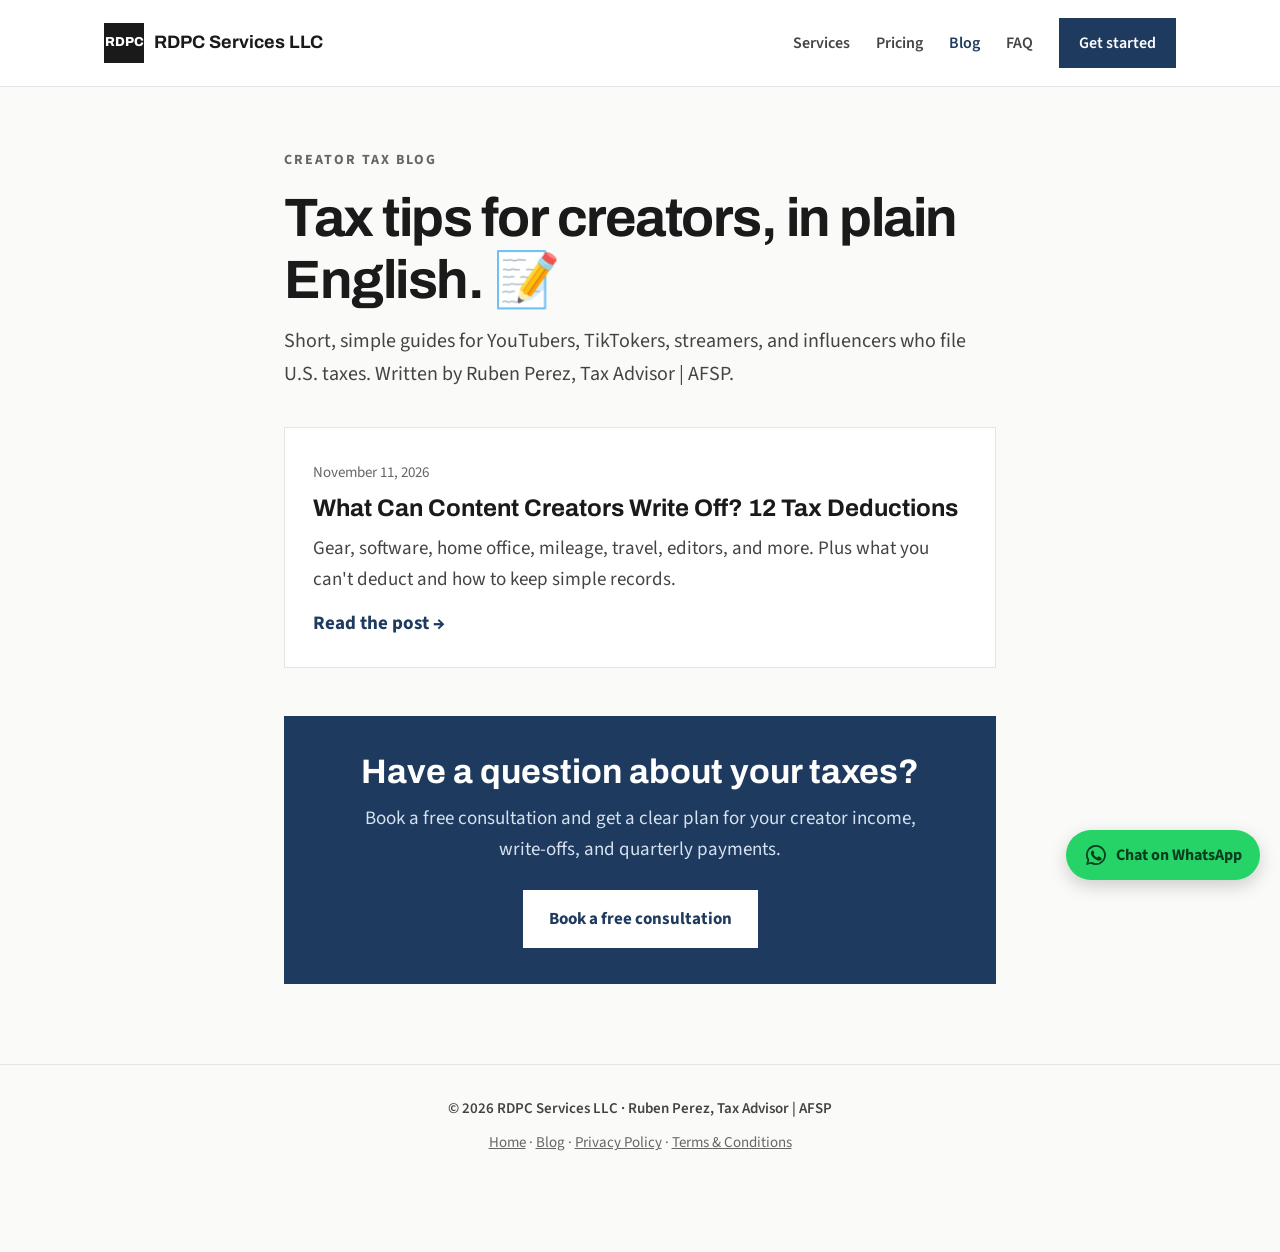
==== blog/index.html @ 6fdf6d92 "Add blog section and first post: What can content creators write off? - /blog/ home page with Blog s" ====
<!doctype html>
<html lang="en-US">
<head>
<meta charset="utf-8">
<meta name="viewport" content="width=device-width, initial-scale=1">
<title>Creator Tax Blog: Tips for YouTubers &amp; Influencers | CreatorTaxPro</title>
<meta name="description" content="Plain-English tax tips for YouTubers, TikTokers, streamers, and influencers. Write-offs, quarterly taxes, 1099s, and more from Ruben Perez, Tax Advisor | AFSP.">
<link rel="canonical" href="https://creatortaxpro.com/blog/">
<meta name="robots" content="index, follow, max-image-preview:large">
<meta name="author" content="Ruben Perez">
<meta name="theme-color" content="#1E3A5F">
<meta property="og:type" content="website">
<meta property="og:site_name" content="RDPC Services LLC">
<meta property="og:title" content="Creator Tax Blog: Tips for YouTubers &amp; Influencers">
<meta property="og:description" content="Plain-English tax tips for creators: write-offs, quarterly taxes, 1099s, and more.">
<meta property="og:url" content="https://creatortaxpro.com/blog/">
<meta property="og:image" content="https://creatortaxpro.com/og-image.jpg">
<meta property="og:image:width" content="1200">
<meta property="og:image:height" content="630">
<meta property="og:locale" content="en_US">
<meta name="twitter:card" content="summary_large_image">
<meta name="twitter:title" content="Creator Tax Blog: Tips for YouTubers &amp; Influencers">
<meta name="twitter:description" content="Plain-English tax tips for creators: write-offs, quarterly taxes, 1099s, and more.">
<meta name="twitter:image" content="https://creatortaxpro.com/og-image.jpg">
<link rel="icon" href="data:image/svg+xml,%3Csvg xmlns='http://www.w3.org/2000/svg' viewBox='0 0 64 64'%3E%3Crect width='64' height='64' fill='%231A1A1A'/%3E%3Ctext x='32' y='40' font-family='Arial' font-weight='700' font-size='18' fill='white' text-anchor='middle'%3ERDPC%3C/text%3E%3C/svg%3E">
<script type="application/ld+json">
{
 "@context": "https://schema.org",
 "@type": "Blog",
 "@id": "https://creatortaxpro.com/blog/#blog",
 "name": "Creator Tax Blog",
 "url": "https://creatortaxpro.com/blog/",
 "inLanguage": "en-US",
 "publisher": {"@id": "https://creatortaxpro.com/#business", "@type": "Organization", "name": "RDPC Services LLC"},
 "blogPost": [
  {
   "@type": "BlogPosting",
   "headline": "What Can Content Creators Write Off? 12 Tax Deductions",
   "url": "https://creatortaxpro.com/blog/what-can-content-creators-write-off/",
   "datePublished": "2026-11-11",
   "author": {"@type": "Person", "name": "Ruben Perez"}
  }
 ]
}
</script>
<link rel="preconnect" href="https://fonts.googleapis.com">
<link rel="preconnect" href="https://fonts.gstatic.com" crossorigin>
<link rel="stylesheet" href="https://fonts.googleapis.com/css2?family=Archivo:wght@500;700;800&family=Source+Sans+3:wght@400;600;700&display=swap">
<link rel="stylesheet" href="/blog/blog.css">
<!-- Google Analytics 4 -->
<script async src="https://www.googletagmanager.com/gtag/js?id=G-LK899YWN09"></script>
<script>
window.dataLayer=window.dataLayer||[];function gtag(){dataLayer.push(arguments);}
gtag('js',new Date());gtag('config','G-LK899YWN09');
</script>
</head>
<body>

<header>
<nav>
<a class="brand" href="/"><span class="logo">RDPC</span><b>RDPC Services LLC</b></a>
<div class="navlinks">
<a href="/#services">Services</a>
<a href="/#pricing">Pricing</a>
<a href="/blog/" aria-current="page">Blog</a>
<a href="/#faq">FAQ</a>
<a class="btn" href="https://form.jotform.com/253648427878879" target="_blank" rel="noopener">Get started</a>
</div>
</nav>
</header>

<main>
<div class="wrap">
<div class="blog-head">
<span class="eyebrow">Creator Tax Blog</span>
<h1>Tax tips for creators, in plain English. 📝</h1>
<p>Short, simple guides for YouTubers, TikTokers, streamers, and influencers who file U.S. taxes. Written by Ruben Perez, Tax Advisor | AFSP.</p>
</div>

<!-- Newest post goes at the top. Copy one <a class="post-card"> block per post. -->
<a class="post-card" href="/blog/what-can-content-creators-write-off/">
<time datetime="2026-11-11">November 11, 2026</time>
<h2>What Can Content Creators Write Off? 12 Tax Deductions</h2>
<p>Gear, software, home office, mileage, travel, editors, and more. Plus what you can't deduct and how to keep simple records.</p>
<span class="more">Read the post →</span>
</a>

<div class="cta">
<h2>Have a question about your taxes?</h2>
<p>Book a free consultation and get a clear plan for your creator income, write-offs, and quarterly payments.</p>
<div class="btns"><a class="btn" href="https://form.jotform.com/253648427878879" target="_blank" rel="noopener">Book a free consultation</a></div>
</div>
</div>
</main>

<footer>
<div class="wrap">
<span class="foot-copy">© 2026 RDPC Services LLC · Ruben Perez, Tax Advisor | AFSP</span>
<span><a href="/">Home</a> · <a href="/blog/">Blog</a> · <a href="/privacy/">Privacy Policy</a> · <a href="/terms/">Terms &amp; Conditions</a></span>
</div>
</footer>

<a class="wa-float" href="https://wa.me/16466780527?text=Hi%20Ruben%2C%20I%27m%20a%20content%20creator%20and%20I%27d%20like%20help%20with%20my%20taxes." target="_blank" rel="noopener" aria-label="Chat with Ruben on WhatsApp"><svg viewBox="0 0 24 24" aria-hidden="true"><path fill="currentColor" d="M12 2a10 10 0 0 0-8.6 15.1L2 22l5-1.3A10 10 0 1 0 12 2zm0 18.2a8.2 8.2 0 0 1-4.2-1.1l-.3-.2-3 .8.8-2.9-.2-.3A8.2 8.2 0 1 1 12 20.2zm4.5-6.1c-.2-.1-1.5-.7-1.7-.8-.2-.1-.4-.1-.6.1l-.8 1c-.1.2-.3.2-.5.1a6.7 6.7 0 0 1-3.3-2.9c-.3-.4.2-.4.7-1.4.1-.2 0-.3 0-.4l-.8-1.8c-.2-.5-.4-.4-.6-.4h-.5a1 1 0 0 0-.7.3 3 3 0 0 0-.9 2.2 5.2 5.2 0 0 0 1.1 2.8 11.9 11.9 0 0 0 4.6 4c1.7.7 2.4.8 3.2.7.5-.1 1.5-.6 1.8-1.2.2-.6.2-1.1.1-1.2l-.4-.2z"/></svg><span>Chat on WhatsApp</span></a>
</body>
</html>
---- blog/blog.css ----
:root{--ink:#1A1A1A;--muted:#444;--soft:#666;--line:#E5E5E5;--bg:#FAFAF8;--navy:#1E3A5F;--navy-dark:#142843;--accent:#E8F0F8}
*{box-sizing:border-box}
html{scroll-behavior:smooth}
body{margin:0;background:var(--bg);color:var(--ink);font-family:'Source Sans 3',sans-serif;font-size:19px;line-height:1.65}
a{color:var(--navy)}a:hover{color:var(--navy-dark)}
h1,h2,h3{font-family:'Archivo',sans-serif;margin:0;line-height:1.15}
.wrap{max-width:760px;margin:0 auto;padding:0 24px}
.btn{display:inline-block;background:var(--navy);color:#fff;text-decoration:none;font-weight:700;padding:15px 26px;font-size:17px}
.btn:hover{background:var(--navy-dark);color:#fff}
.btn-ghost{background:transparent;color:var(--navy);border:1.5px solid var(--navy);padding:13.5px 24px}
.btn-ghost:hover{background:var(--accent);color:var(--navy)}
.btn-wa{background:#25D366;color:#0B3D1F}.btn-wa:hover{background:#1EBE5A;color:#0B3D1F}
.btn svg{width:20px;height:20px;vertical-align:-4px}
.eyebrow{font-size:14px;font-weight:700;letter-spacing:2px;text-transform:uppercase;color:var(--soft)}
header{border-bottom:1px solid var(--line);background:#fff}
header nav{max-width:1120px;margin:0 auto;padding:18px 24px;display:flex;flex-wrap:wrap;align-items:center;justify-content:space-between;gap:16px}
.brand{display:flex;align-items:center;gap:10px;text-decoration:none;color:var(--ink)}
.logo{width:40px;height:40px;background:var(--ink);color:#fff;display:flex;align-items:center;justify-content:center;font-family:'Archivo',sans-serif;font-weight:800;font-size:13px}
.brand b{font-family:'Archivo',sans-serif;font-size:18px}
.navlinks{display:flex;flex-wrap:wrap;align-items:center;gap:8px 26px}
.navlinks a{color:var(--muted);text-decoration:none;font-weight:600;font-size:16px}
.navlinks a[aria-current]{color:var(--navy)}
.navlinks a.btn{color:#fff;padding:12px 20px;font-size:16px}
main{padding:56px 0 80px}
.crumbs{font-size:15px;color:var(--soft);margin-bottom:18px}
.crumbs a{color:var(--soft)}
/* Post */
.post h1{font-size:clamp(34px,5vw,50px);letter-spacing:-1.5px;margin:12px 0 18px}
.lede{font-size:21px;color:var(--muted);margin:0 0 22px}
.meta{display:flex;align-items:center;gap:14px;font-size:16px;color:var(--soft);padding-bottom:28px;border-bottom:1px solid var(--line);margin-bottom:8px}
.meta img{width:48px;height:48px;border-radius:50%;object-fit:cover}
.meta b{color:var(--ink)}
.post h2{font-size:clamp(25px,3vw,31px);letter-spacing:-.5px;margin:48px 0 14px}
.post h3{font-size:21px;margin:30px 0 8px}
.post p,.post li{color:var(--muted)}
.post p{margin:0 0 16px}
.post ul,.post ol{padding-left:24px;margin:0 0 18px}
.post li{margin-bottom:8px}
.post b,.post strong{color:var(--ink)}
.box{background:#fff;border:1px solid var(--line);padding:24px 26px;margin:26px 0}
.box h3{margin-top:0}
.box p:last-child,.box ul:last-child{margin-bottom:0}
.tip{background:var(--accent);border-left:4px solid var(--navy);padding:20px 24px;margin:26px 0}
.tip p{margin:0;color:var(--ink)}
.warn{background:#FFF4D6;border-left:4px solid #E0B43A;padding:20px 24px;margin:26px 0}
.warn p{margin:0;color:#4A3B12}
.toc{background:#fff;border:1px solid var(--line);padding:22px 26px;margin:30px 0 8px}
.toc b{font-family:'Archivo',sans-serif;display:block;margin-bottom:8px}
.toc ol{margin:0;padding-left:22px}
.toc li{margin-bottom:4px}
.toc a{text-decoration:none}
.toc a:hover{text-decoration:underline}
.math{width:100%;border-collapse:collapse;background:#fff;border:1px solid var(--line);margin:18px 0 22px;font-size:18px}
.math td{padding:12px 16px;border-bottom:1px solid var(--line);color:var(--muted)}
.math td:last-child{text-align:right;font-weight:700;color:var(--ink);white-space:nowrap}
.math tr:last-child td{border-bottom:0;background:var(--accent)}
details{background:#fff;border:1px solid var(--line);padding:18px 22px;margin-bottom:12px}
summary{font-weight:700;cursor:pointer;font-size:18px;color:var(--ink)}
details p{margin:12px 0 0!important}
.cta{background:var(--navy);color:#fff;padding:36px 32px;margin:48px 0 0;text-align:center}
.cta h2{color:#fff;margin:0 0 12px!important;font-size:clamp(26px,3.4vw,34px)}
.cta p{color:#D6E2EF!important;margin:0 auto 24px!important;max-width:560px}
.cta .btn{background:#fff;color:var(--navy)}
.cta .btn:hover{background:var(--accent)}
.cta .btns{display:flex;flex-wrap:wrap;gap:12px;justify-content:center}
.cta .btn-wa{background:#25D366;color:#0B3D1F}
.disclaimer{font-size:15px!important;color:var(--soft)!important;margin-top:36px!important}
.share{display:flex;flex-wrap:wrap;align-items:center;gap:10px 18px;margin:36px 0 0;padding-top:24px;border-top:1px solid var(--line);font-size:16px}
.share b{color:var(--ink)}
.share a{font-weight:600;text-decoration:none}
.share a:hover{text-decoration:underline}
.share button{font:inherit;font-weight:600;color:var(--navy);background:none;border:0;padding:0;cursor:pointer}
/* Blog home */
.blog-head h1{font-size:clamp(36px,5vw,54px);letter-spacing:-1.5px;margin:12px 0 14px}
.blog-head p{font-size:20px;color:var(--muted);margin:0 0 36px}
.post-card{display:block;background:#fff;border:1px solid var(--line);padding:28px;margin-bottom:18px;text-decoration:none;color:var(--ink)}
.post-card:hover{border-color:var(--navy)}
.post-card h2{font-size:24px;margin:8px 0 10px;color:var(--ink)}
.post-card p{margin:0 0 12px;color:var(--muted)}
.post-card .more{font-weight:700;color:var(--navy)}
.post-card time{font-size:15px;color:var(--soft)}
footer{border-top:1px solid var(--line);padding:32px 0 96px;font-size:15px;color:var(--soft);text-align:center}
footer .wrap{display:flex;flex-direction:column;align-items:center;gap:10px}
footer a{color:var(--soft)}footer a:hover{color:var(--navy)}
.foot-copy{font-weight:600;color:var(--muted)}
.wa-float{position:fixed;right:20px;bottom:20px;z-index:50;background:#25D366;color:#0B3D1F;text-decoration:none;font-weight:700;font-size:16px;padding:12px 18px;border-radius:999px;display:inline-flex;align-items:center;gap:8px;box-shadow:0 6px 18px rgba(0,0,0,.18)}
.wa-float:hover{background:#1EBE5A;color:#0B3D1F}
.wa-float svg{width:24px;height:24px}
@media (max-width:600px){.wa-float span{display:none}.wa-float{padding:14px}body{font-size:18px}}
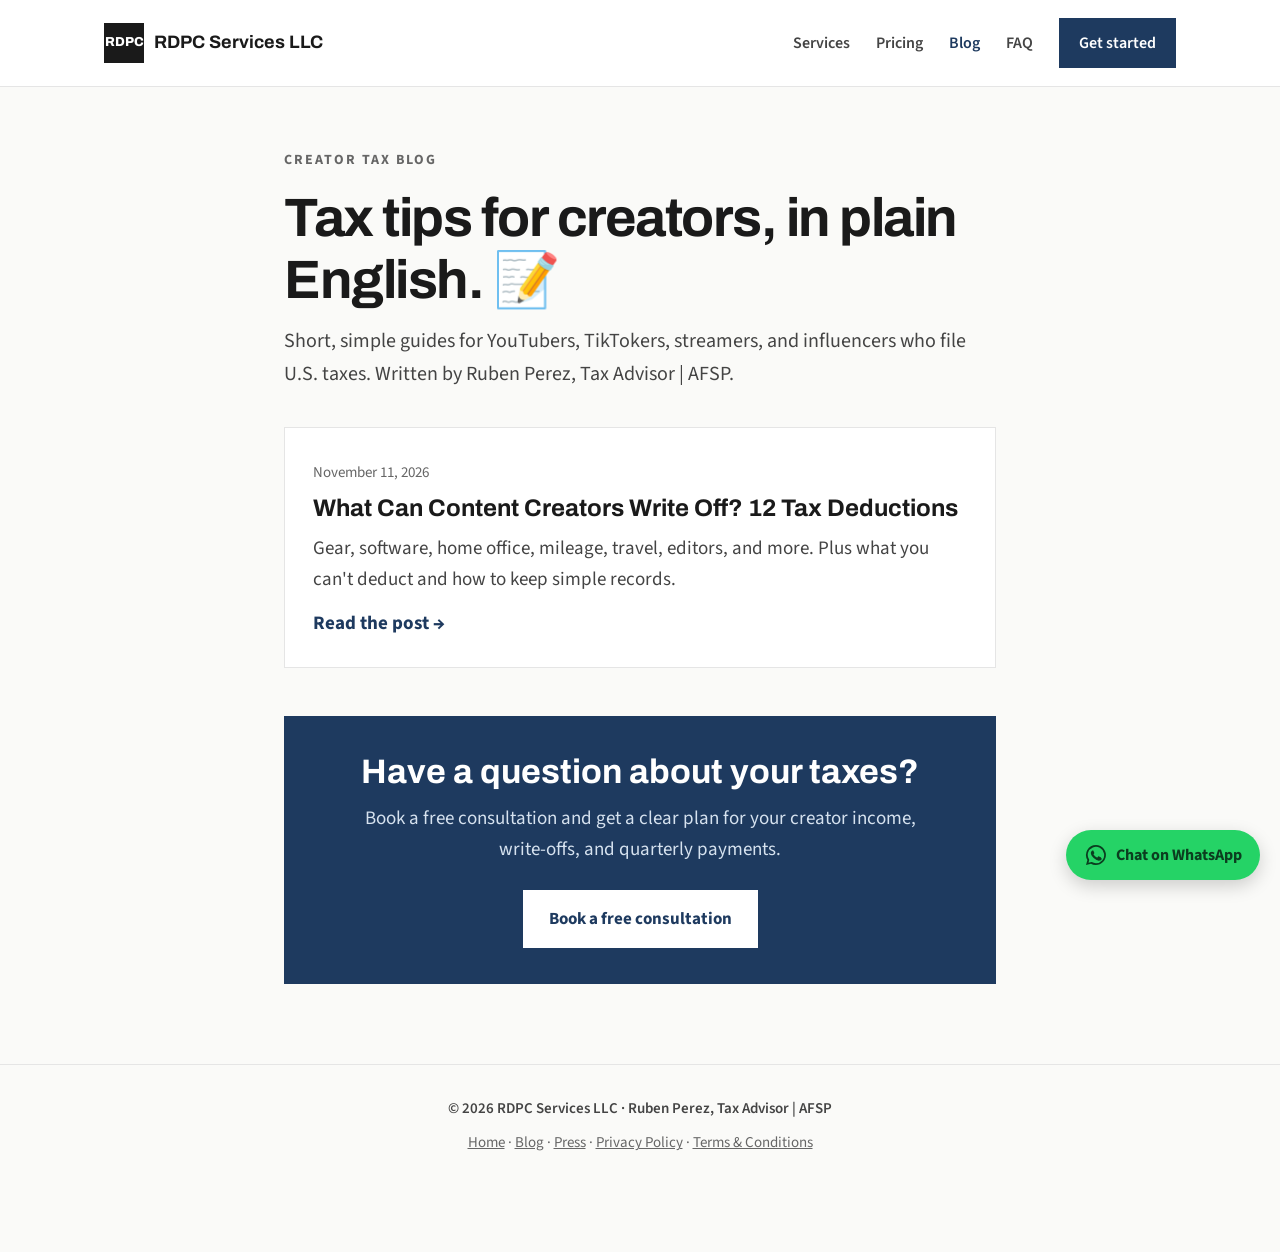
==== commit f8de4950: "Add Press link to blog footers Co-Authored-By: Claude Opus 5.5 <noreply@anthropic.com> Claude-Sessio" ====
--- a/blog/index.html
+++ b/blog/index.html
@@ -96,7 +96,7 @@
 <footer>
 <div class="wrap">
 <span class="foot-copy">© 2026 RDPC Services LLC · Ruben Perez, Tax Advisor | AFSP</span>
-<span><a href="/">Home</a> · <a href="/blog/">Blog</a> · <a href="/privacy/">Privacy Policy</a> · <a href="/terms/">Terms &amp; Conditions</a></span>
+<span><a href="/">Home</a> · <a href="/blog/">Blog</a> · <a href="/press/">Press</a> · <a href="/privacy/">Privacy Policy</a> · <a href="/terms/">Terms &amp; Conditions</a></span>
 </div>
 </footer>
 
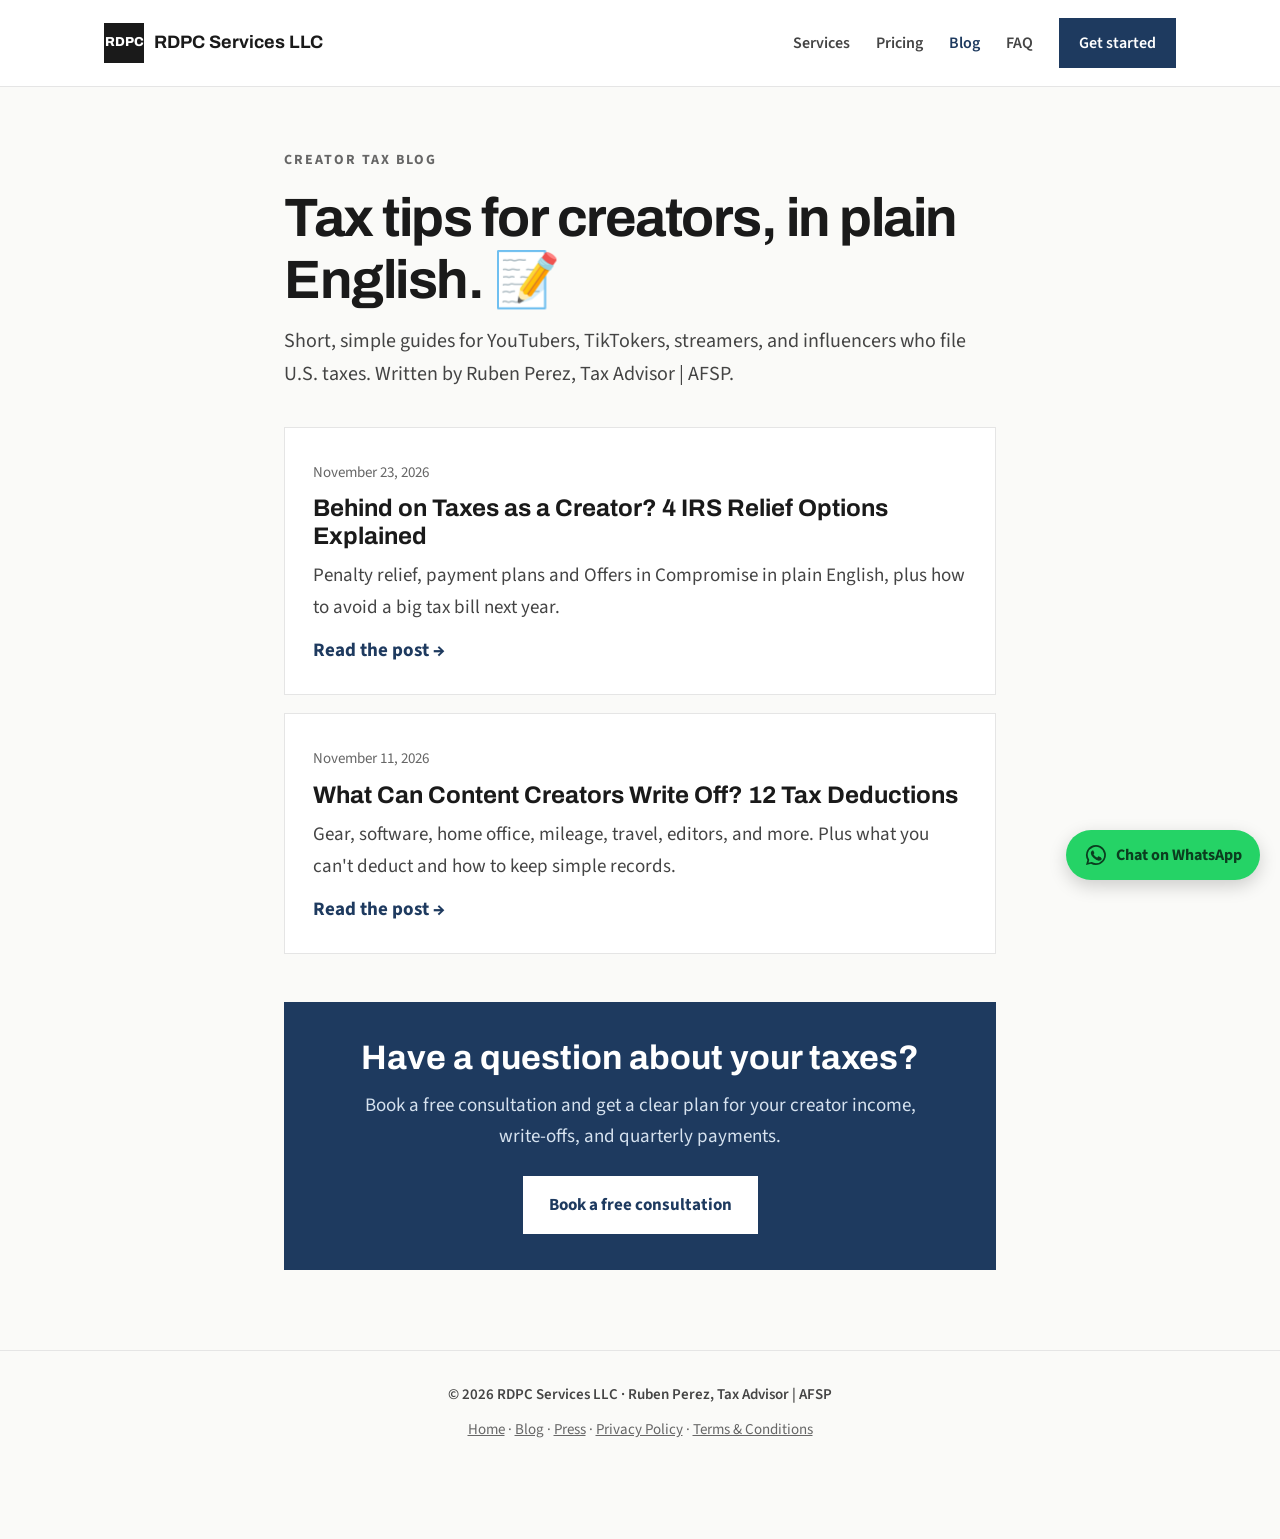
==== commit dba2a06f: "Add blog post: IRS tax relief options for content creators Co-Authored-By: Claude Opus 5.5 <noreply@" ====
--- a/blog/index.html
+++ b/blog/index.html
@@ -33,6 +33,13 @@
  "inLanguage": "en-US",
  "publisher": {"@id": "https://creatortaxpro.com/#business", "@type": "Organization", "name": "RDPC Services LLC"},
  "blogPost": [
+  {
+   "@type": "BlogPosting",
+   "headline": "Behind on Taxes as a Creator? 4 IRS Relief Options Explained",
+   "url": "https://creatortaxpro.com/blog/irs-tax-relief-for-content-creators/",
+   "datePublished": "2026-11-23",
+   "author": {"@type": "Person", "name": "Ruben Perez"}
+  },
   {
    "@type": "BlogPosting",
    "headline": "What Can Content Creators Write Off? 12 Tax Deductions",
@@ -78,6 +85,12 @@
 </div>
 
 <!-- Newest post goes at the top. Copy one <a class="post-card"> block per post. -->
+<a class="post-card" href="/blog/irs-tax-relief-for-content-creators/">
+<time datetime="2026-11-23">November 23, 2026</time>
+<h2>Behind on Taxes as a Creator? 4 IRS Relief Options Explained</h2>
+<p>Penalty relief, payment plans and Offers in Compromise in plain English, plus how to avoid a big tax bill next year.</p>
+<span class="more">Read the post →</span>
+</a>
 <a class="post-card" href="/blog/what-can-content-creators-write-off/">
 <time datetime="2026-11-11">November 11, 2026</time>
 <h2>What Can Content Creators Write Off? 12 Tax Deductions</h2>
